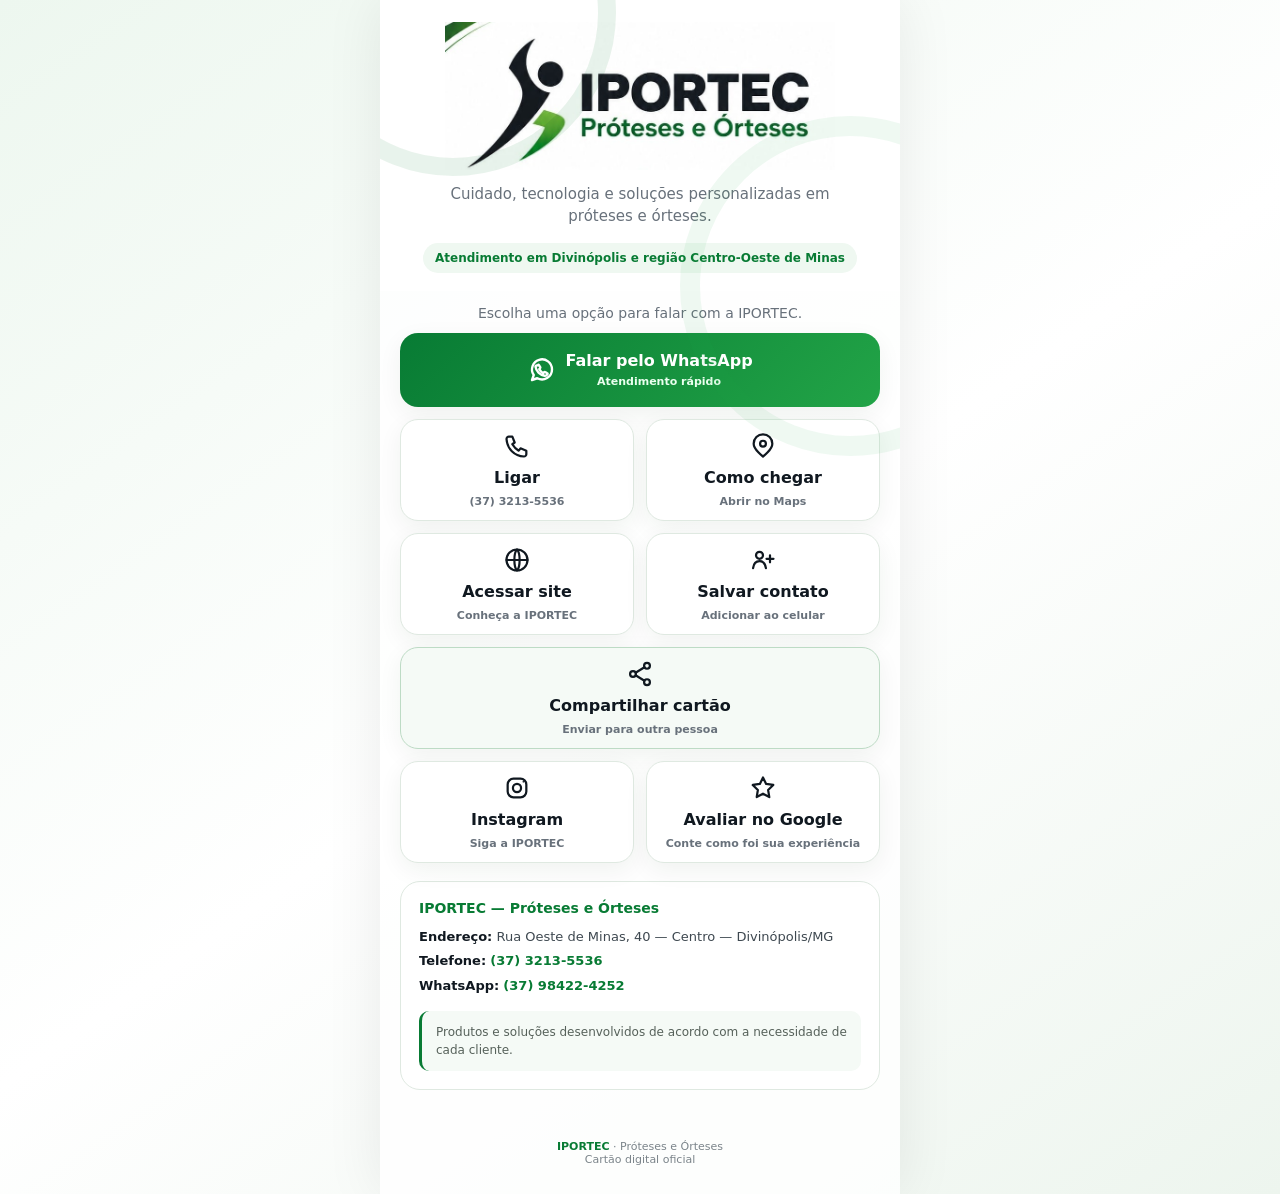
==== cartao/index.html @ df4ebf0e "Adicionar cartão digital IPORTEC" ====
<!doctype html>
<html lang="pt-BR">
<head>
  <meta charset="utf-8" />
  <meta name="viewport" content="width=device-width,initial-scale=1,viewport-fit=cover" />
  <meta name="theme-color" content="#087b34" />
  <title>IPORTEC | Cartão Digital</title>
  <meta name="description" content="Cartão digital da IPORTEC Próteses e Órteses. Fale conosco, ligue, veja a localização e acesse nosso site." />
  <link rel="canonical" href="https://www.iportec.com.br/cartao/" />
  <meta property="og:title" content="IPORTEC | Cartão Digital" />
  <meta property="og:description" content="Contatos, localização e canais oficiais da IPORTEC Próteses e Órteses." />
  <meta property="og:type" content="website" />
  <meta property="og:url" content="https://www.iportec.com.br/cartao/" />
  <style>
    :root{--green:#087b34;--green2:#22a447;--ink:#101820;--muted:#68717b;--bg:#f3f7f3;--card:#fff;--line:#dfe9e1}
    *{box-sizing:border-box} html{scroll-behavior:smooth} body{margin:0;font-family:Inter,system-ui,-apple-system,Segoe UI,Roboto,Arial,sans-serif;color:var(--ink);background:linear-gradient(145deg,#edf7ef,#fff 52%,#edf5ee);min-height:100vh}
    .shell{width:min(100%,520px);margin:auto;min-height:100vh;background:rgba(255,255,255,.82);box-shadow:0 0 55px rgba(0,0,0,.08);overflow:hidden;position:relative}
    .hero{padding:22px 24px 18px;text-align:center;position:relative;background:#fff}
    .hero:before{content:"";position:absolute;left:-90px;top:-150px;width:290px;height:290px;border:18px solid var(--green);border-radius:50%;opacity:.09}
    .hero:after{content:"";position:absolute;right:-120px;bottom:-165px;width:300px;height:300px;border:20px solid var(--green2);border-radius:50%;opacity:.07}
    .logo{width:min(86%,390px);height:auto;display:block;margin:0 auto 14px;mix-blend-mode:multiply}
    .tag{font-size:15px;color:var(--muted);margin:0 auto;max-width:390px;line-height:1.45}
    .region{display:inline-flex;align-items:center;gap:7px;margin-top:15px;padding:8px 12px;border-radius:999px;background:#eff8f1;color:var(--green);font-weight:700;font-size:12px}
    main{padding:14px 20px 28px}.lead{text-align:center;margin:0 0 12px;font-size:14px;color:var(--muted)}
    .grid{display:grid;grid-template-columns:1fr 1fr;gap:12px}.action{min-height:92px;border:1px solid var(--line);border-radius:18px;background:var(--card);display:flex;font:inherit;flex-direction:column;align-items:center;justify-content:center;gap:8px;text-decoration:none;color:var(--ink);font-weight:750;box-shadow:0 7px 24px rgba(10,55,24,.06);transition:.18s ease;padding:12px;text-align:center}.action:hover{transform:translateY(-2px);border-color:#b9d7c1}.action:focus-visible{outline:3px solid rgba(8,123,52,.28);outline-offset:3px}.action.primary{grid-column:1/-1;min-height:74px;flex-direction:row;background:linear-gradient(135deg,var(--green),var(--green2));color:#fff;border:0;font-size:16px}.ico{width:28px;height:28px;display:grid;place-items:center}.ico svg{width:100%;height:100%;fill:none;stroke:currentColor;stroke-width:1.9;stroke-linecap:round;stroke-linejoin:round}.action.primary .ico{width:30px;height:30px}.small{font-size:11px;color:var(--muted);font-weight:600}.primary .small{color:#eaffef}
    .contact{margin-top:18px;border:1px solid var(--line);border-radius:20px;background:#fff;padding:18px}.contact h2{font-size:14px;color:var(--green);margin:0 0 11px}.contact p{margin:5px 0;font-size:13px;line-height:1.5;color:#3e4850}.contact strong{color:var(--ink)}.contact a{color:var(--green);font-weight:700;text-decoration:none}
    .optional{display:none}.share{grid-column:1/-1;min-height:72px;background:#f5faf6;border-color:#bddbc5;cursor:pointer}.share:hover{background:#eef8f0}.footer{text-align:center;padding:22px 18px 28px;color:#7b848a;font-size:11px}.footer b{color:var(--green)}
    .note{margin-top:16px;padding:12px 14px;border-left:3px solid var(--green);background:#f5faf6;border-radius:10px;font-size:12px;line-height:1.5;color:#56615a}
    @media(max-width:360px){.grid{grid-template-columns:1fr}.action.primary{grid-column:auto}.hero{padding-inline:16px}main{padding-inline:14px}}
  </style>
</head>
<body>
<div class="shell">
  <header class="hero">
    <img class="logo" src="assets/logo-iportec.jpg" alt="IPORTEC Próteses e Órteses" />
    <p class="tag">Cuidado, tecnologia e soluções personalizadas em próteses e órteses.</p>
    <div class="region">Atendimento em Divinópolis e região Centro-Oeste de Minas</div>
  </header>
  <main>
    <p class="lead">Escolha uma opção para falar com a IPORTEC.</p>
    <section class="grid">
      <a class="action primary" id="whatsapp" href="#"><span class="ico"><svg viewBox="0 0 24 24"><path d="M20 11.6a8 8 0 0 1-11.8 7L4 20l1.4-4A8 8 0 1 1 20 11.6Z"/><path d="M8.7 8.2c.3-.5.6-.5.9-.1l1 1.7c.2.3.1.6-.2.9l-.6.6c.7 1.4 1.8 2.5 3.2 3.2l.6-.7c.3-.3.6-.4.9-.2l1.7 1c.4.2.4.6.1.9-.5.8-1.3 1.2-2.2 1.1-3.8-.5-6.8-3.5-7.3-7.3-.1-.4.6-1.1 1.9-1.1Z"/></svg></span><span>Falar pelo WhatsApp<br><span class="small">Atendimento rápido</span></span></a>
      <a class="action" id="phone" href="#"><span class="ico"><svg viewBox="0 0 24 24"><path d="M5 4h3l2 5-2 1.5a15 15 0 0 0 5.5 5.5L15 14l5 2v3c0 1-1 2-2 2C9.7 20.5 3.5 14.3 3 6c0-1 1-2 2-2Z"/></svg></span>Ligar<span class="small">(37) 3213-5536</span></a>
      <a class="action" id="maps" href="#" target="_blank" rel="noopener"><span class="ico"><svg viewBox="0 0 24 24"><path d="M20 10c0 5-8 11-8 11S4 15 4 10a8 8 0 1 1 16 0Z"/><circle cx="12" cy="10" r="2.5"/></svg></span>Como chegar<span class="small">Abrir no Maps</span></a>
      <a class="action" id="site" href="#" target="_blank" rel="noopener"><span class="ico"><svg viewBox="0 0 24 24"><circle cx="12" cy="12" r="9"/><path d="M3 12h18M12 3c3 3 3 15 0 18M12 3c-3 3-3 15 0 18"/></svg></span>Acessar site<span class="small">Conheça a IPORTEC</span></a>
      <button class="action" id="save" type="button"><span class="ico"><svg viewBox="0 0 24 24"><circle cx="9" cy="8" r="3"/><path d="M3.5 19c.5-4 2.5-6 5.5-6s5 2 5.5 6M18 8v6M15 11h6"/></svg></span>Salvar contato<span class="small">Adicionar ao celular</span></button>
      <button class="action share" id="share" type="button"><span class="ico"><svg viewBox="0 0 24 24"><circle cx="18" cy="5" r="2.5"/><circle cx="6" cy="12" r="2.5"/><circle cx="18" cy="19" r="2.5"/><path d="m8.2 10.9 7.6-4.7M8.2 13.1l7.6 4.7"/></svg></span>Compartilhar cartão<span class="small">Enviar para outra pessoa</span></button>
      <a class="action optional" id="instagram" href="#" target="_blank" rel="noopener"><span class="ico"><svg viewBox="0 0 24 24"><rect x="4" y="4" width="16" height="16" rx="5"/><circle cx="12" cy="12" r="3.5"/><circle cx="17.4" cy="6.7" r=".7" fill="currentColor" stroke="none"/></svg></span>Instagram<span class="small">Siga a IPORTEC</span></a>
      <a class="action optional" id="facebook" href="#" target="_blank" rel="noopener"><span class="ico"><svg viewBox="0 0 24 24"><circle cx="12" cy="12" r="9"/><path d="M13.5 20v-7h2.5l.4-3h-2.9V8.1c0-.9.3-1.6 1.6-1.6H17V3.8c-.4-.1-1.3-.2-2.4-.2-2.4 0-4.1 1.5-4.1 4.2V10H8v3h2.5v7"/></svg></span>Facebook<span class="small">Acompanhe a IPORTEC</span></a>
      <a class="action optional" id="review" href="#" target="_blank" rel="noopener"><span class="ico"><svg viewBox="0 0 24 24"><path d="m12 3 2.7 5.5 6.1.9-4.4 4.3 1 6.1-5.4-2.9-5.4 2.9 1-6.1-4.4-4.3 6.1-.9Z"/></svg></span>Avaliar no Google<span class="small">Conte como foi sua experiência</span></a>
    </section>
    <section class="contact">
      <h2>IPORTEC — Próteses e Órteses</h2>
      <p><strong>Endereço:</strong> Rua Oeste de Minas, 40 — Centro — Divinópolis/MG</p>
      <p><strong>Telefone:</strong> <a href="tel:+553732135536">(37) 3213-5536</a></p>
      <p><strong>WhatsApp:</strong> <a href="https://wa.me/5537984224252" target="_blank" rel="noopener">(37) 98422-4252</a></p>
      <div class="note">Produtos e soluções desenvolvidos de acordo com a necessidade de cada cliente.</div>
    </section>
  </main>
  <footer class="footer"><b>IPORTEC</b> · Próteses e Órteses<br>Cartão digital oficial</footer>
</div>
<script>
const CONFIG={
  whatsapp:'5537984224252',
  telefone:'+553732135536',
  endereco:'Rua Oeste de Minas, 40, Centro, Divinópolis, MG',
  site:'https://www.iportec.com.br/',
  instagram:'https://www.instagram.com/iportecortopediatecnica/',
  facebook:'', // ainda não confirmado com segurança
  avaliacaoGoogle:'https://search.google.com/local/writereview?placeid=ChIJ09uDLRSloAARltu5La7qDAg'
};
const $=id=>document.getElementById(id);
$('whatsapp').href=`https://wa.me/${CONFIG.whatsapp}?text=${encodeURIComponent('Olá! Vim pelo cartão digital da IPORTEC e gostaria de mais informações.')}`;
$('phone').href=`tel:${CONFIG.telefone}`;
$('maps').href=`https://www.google.com/maps/search/?api=1&query=${encodeURIComponent(CONFIG.endereco)}`;
$('site').href=CONFIG.site;
[['instagram','instagram'],['facebook','facebook'],['review','avaliacaoGoogle']].forEach(([id,key])=>{if(CONFIG[key]){$(id).href=CONFIG[key];$(id).style.display='flex'}});
$('share').addEventListener('click',async()=>{
  const url='https://www.iportec.com.br/cartao/';
  const data={title:'IPORTEC — Próteses e Órteses',text:'Conheça o cartão digital da IPORTEC — Próteses e Órteses.',url};
  try{
    if(navigator.share){await navigator.share(data)}
    else{await navigator.clipboard.writeText(url);alert('Link do cartão copiado!')}
  }catch(e){if(e.name!=='AbortError'){window.open(`https://wa.me/?text=${encodeURIComponent(data.text+' '+url)}`,'_blank')}}
});
$('save').addEventListener('click',()=>{
  const v=`BEGIN:VCARD\nVERSION:3.0\nFN:IPORTEC Próteses e Órteses\nORG:IPORTEC\nTEL;TYPE=WORK,VOICE:${CONFIG.telefone}\nTEL;TYPE=CELL:${'+'+CONFIG.whatsapp}\nADR;TYPE=WORK:;;Rua Oeste de Minas, 40;Divinópolis;MG;;;Brasil\nURL:${CONFIG.site}\nEND:VCARD`;
  const blob=new Blob([v],{type:'text/vcard;charset=utf-8'}); const a=document.createElement('a'); a.href=URL.createObjectURL(blob); a.download='IPORTEC.vcf'; document.body.appendChild(a); a.click(); a.remove(); setTimeout(()=>URL.revokeObjectURL(a.href),500);
});
</script>
</body>
</html>
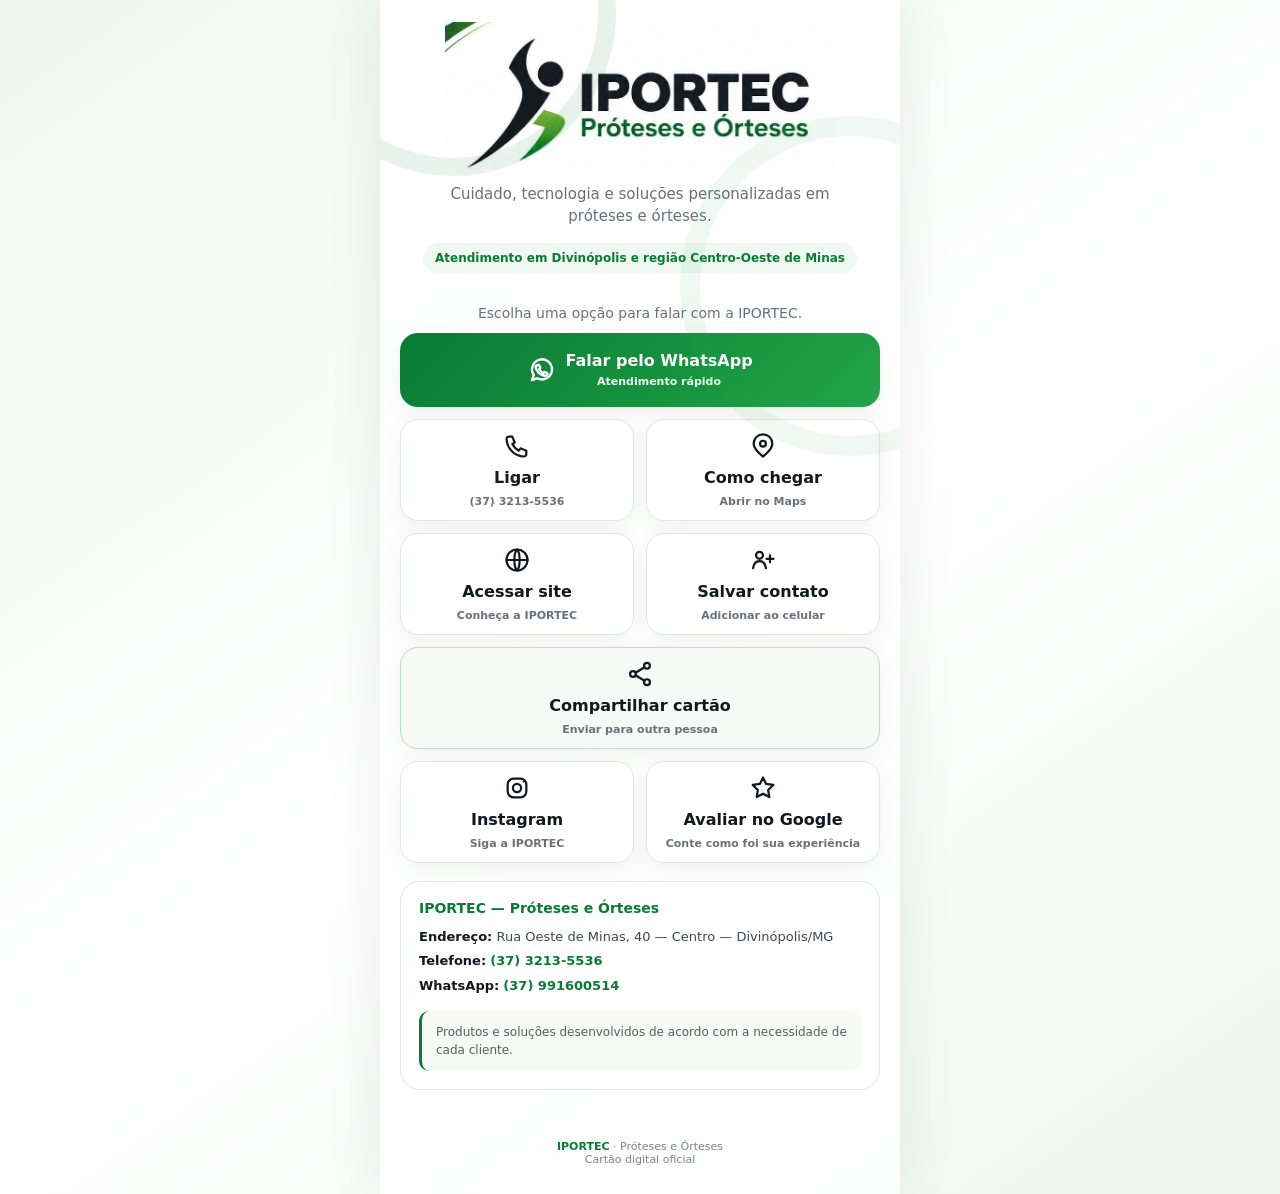
==== commit a5967df0: "Update index.html" ====
--- a/cartao/index.html
+++ b/cartao/index.html
@@ -53,7 +53,7 @@
       <h2>IPORTEC — Próteses e Órteses</h2>
       <p><strong>Endereço:</strong> Rua Oeste de Minas, 40 — Centro — Divinópolis/MG</p>
       <p><strong>Telefone:</strong> <a href="tel:+553732135536">(37) 3213-5536</a></p>
-      <p><strong>WhatsApp:</strong> <a href="https://wa.me/5537984224252" target="_blank" rel="noopener">(37) 98422-4252</a></p>
+      <p><strong>WhatsApp:</strong> <a href="https://wa.me/5537991600514" target="_blank" rel="noopener">(37) 991600514</a></p>
       <div class="note">Produtos e soluções desenvolvidos de acordo com a necessidade de cada cliente.</div>
     </section>
   </main>
